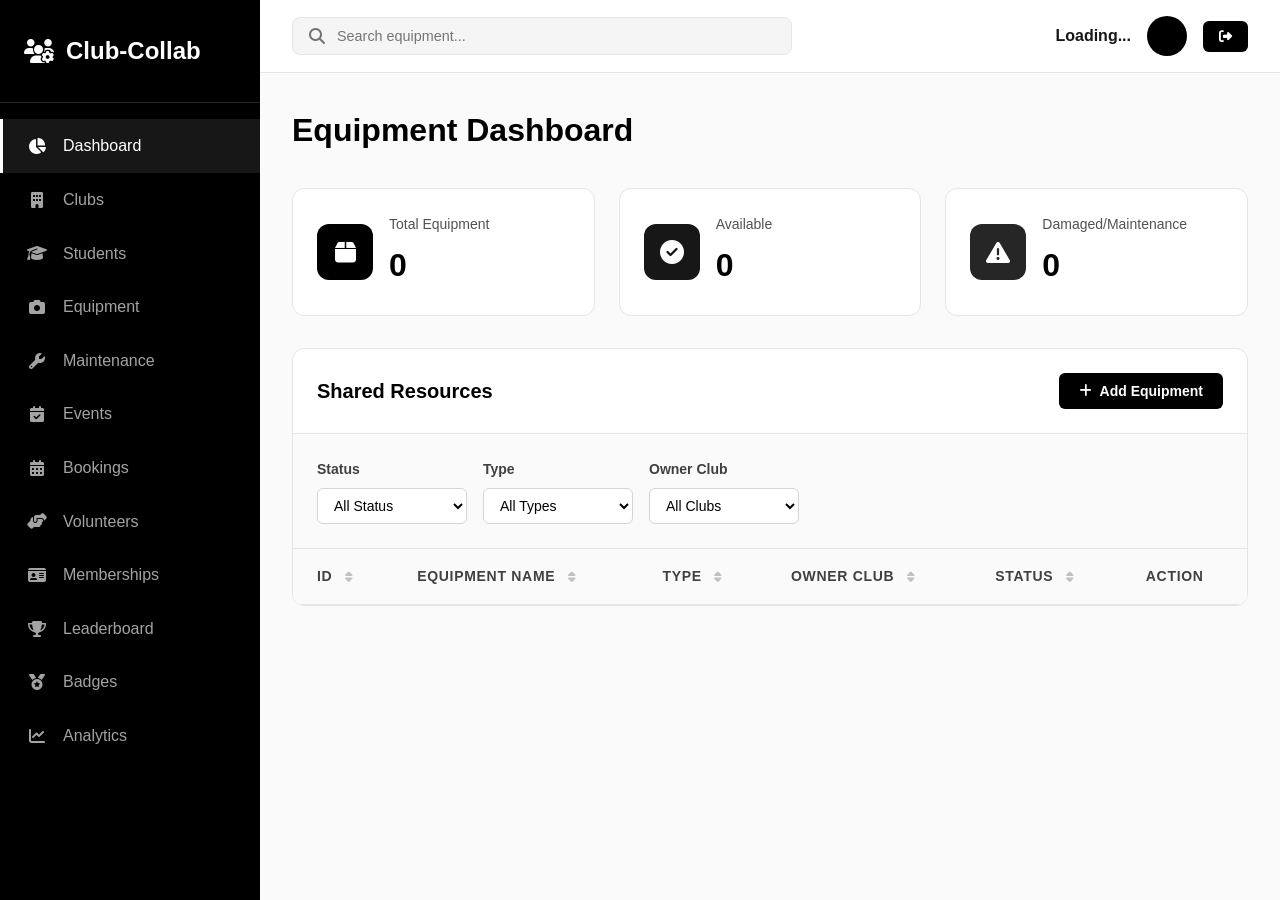
==== index.html @ 6cef05cb "feat: create main dashboard with 12 sections" ====
<!DOCTYPE html>
<html lang="en">
<head>
    <meta charset="UTF-8">
    <meta name="viewport" content="width=device-width, initial-scale=1.0">
    <title>Club-Collab Dashboard</title>
    <link rel="stylesheet" href="css/style_modern.css">
    <link rel="stylesheet" href="https://cdnjs.cloudflare.com/ajax/libs/font-awesome/6.4.0/css/all.min.css">
</head>
<body>
    <div class="dashboard-container">
        <aside class="sidebar" id="sidebar">
            <div class="logo">
                <h2><i class="fa-solid fa-users-gear"></i> Club-Collab</h2>
            </div>
            <nav>
                <a href="#" class="nav-link active" data-target="dashboard"><i class="fa-solid fa-chart-pie"></i> Dashboard</a>
                <a href="#" class="nav-link" data-target="clubs"><i class="fa-solid fa-building"></i> Clubs</a>
                <a href="#" class="nav-link" data-target="students"><i class="fa-solid fa-graduation-cap"></i> Students</a>
                <a href="#" class="nav-link" data-target="equipment"><i class="fa-solid fa-camera"></i> Equipment</a>
                <a href="#" class="nav-link" data-target="maintenance"><i class="fa-solid fa-wrench"></i> Maintenance</a>
                <a href="#" class="nav-link" data-target="events"><i class="fa-solid fa-calendar-check"></i> Events</a>
                <a href="#" class="nav-link" data-target="bookings"><i class="fa-solid fa-calendar-days"></i> Bookings</a>
                <a href="#" class="nav-link" data-target="volunteers"><i class="fa-solid fa-hands-helping"></i> Volunteers</a>
                <a href="#" class="nav-link" data-target="memberships"><i class="fa-solid fa-id-card"></i> Memberships</a>
                <a href="#" class="nav-link" data-target="leaderboard"><i class="fa-solid fa-trophy"></i> Leaderboard</a>
                <a href="#" class="nav-link" data-target="badges"><i class="fa-solid fa-medal"></i> Badges</a>
                <a href="#" class="nav-link" data-target="analytics"><i class="fa-solid fa-chart-line"></i> Analytics</a>
            </nav>
        </aside>

        <main class="main-content" id="mainContent">
            <header>
                <button class="nav-toggle" id="navToggle"><i class="fa-solid fa-bars"></i></button>
                <div class="search-bar">
                    <i class="fa-solid fa-search"></i>
                    <input type="text" id="searchInput" placeholder="Search equipment...">
                </div>
                <div class="user-profile">
                    <span id="userName">Loading...</span>
                    <div class="avatar"></div>
                    <button id="logoutBtn" class="logout-btn" title="Logout"><i class="fa-solid fa-sign-out-alt"></i></button>
                </div>
            </header>

            <div class="content-wrapper">
                <div class="page-header">
                    <h1 id="pageTitle">Equipment Dashboard</h1>
                </div>

                <section class="section active" id="section-dashboard">
                    <div class="kpi-cards">
                        <div class="card">
                            <div class="card-icon blue"><i class="fa-solid fa-box"></i></div>
                            <div class="card-info">
                                <h3>Total Equipment</h3>
                                <p id="totalEquip">0</p>
                            </div>
                        </div>
                        <div class="card">
                            <div class="card-icon green"><i class="fa-solid fa-check-circle"></i></div>
                            <div class="card-info">
                                <h3>Available</h3>
                                <p id="availEquip">0</p>
                            </div>
                        </div>
                        <div class="card">
                            <div class="card-icon red"><i class="fa-solid fa-triangle-exclamation"></i></div>
                            <div class="card-info">
                                <h3>Damaged/Maintenance</h3>
                                <p id="damagedEquip">0</p>
                            </div>
                        </div>
                    </div>

                    <div class="table-container">
                        <div class="table-header">
                            <h2>Shared Resources</h2>
                            <button class="btn-primary" id="addEquipmentBtn"><i class="fa-solid fa-plus"></i> Add Equipment</button>
                        </div>
                        <div class="filters">
                            <div class="filter-group">
                                <label>Status</label>
                                <select id="filterStatus">
                                    <option value="">All Status</option>
                                    <option value="Available">Available</option>
                                    <option value="In-Use">In-Use</option>
                                    <option value="Damaged">Damaged</option>
                                    <option value="Maintenance">Maintenance</option>
                                </select>
                            </div>
                            <div class="filter-group">
                                <label>Type</label>
                                <select id="filterType">
                                    <option value="">All Types</option>
                                    <option value="Camera">Camera</option>
                                    <option value="Projector">Projector</option>
                                    <option value="Microphone">Microphone</option>
                                    <option value="Laptop">Laptop</option>
                                    <option value="Speaker">Speaker</option>
                                    <option value="Other">Other</option>
                                </select>
                            </div>
                            <div class="filter-group">
                                <label>Owner Club</label>
                                <select id="filterClub">
                                    <option value="">All Clubs</option>
                                </select>
                            </div>
                        </div>
                        <div class="table-responsive">
                            <table id="equipmentTable">
                                <thead>
                                    <tr>
                                        <th onclick="sortTable('equipmentTable', 0)" style="cursor:pointer;">ID <i class="fa-solid fa-sort"></i></th>
                                        <th onclick="sortTable('equipmentTable', 1)" style="cursor:pointer;">Equipment Name <i class="fa-solid fa-sort"></i></th>
                                        <th onclick="sortTable('equipmentTable', 2)" style="cursor:pointer;">Type <i class="fa-solid fa-sort"></i></th>
                                        <th onclick="sortTable('equipmentTable', 3)" style="cursor:pointer;">Owner Club <i class="fa-solid fa-sort"></i></th>
                                        <th onclick="sortTable('equipmentTable', 4)" style="cursor:pointer;">Status <i class="fa-solid fa-sort"></i></th>
                                        <th>Action</th>
                                    </tr>
                                </thead>
                                <tbody id="tableBody"></tbody>
                            </table>
                            <div id="equipmentPagination"></div>
                        </div>
                    </div>
                </section>

                <section class="section" id="section-clubs">
                    <div class="kpi-cards">
                        <div class="card">
                            <div class="card-icon blue"><i class="fa-solid fa-building"></i></div>
                            <div class="card-info">
                                <h3>Total Clubs</h3>
                                <p id="totalClubs">0</p>
                            </div>
                        </div>
                        <div class="card">
                            <div class="card-icon green"><i class="fa-solid fa-user-group"></i></div>
                            <div class="card-info">
                                <h3>Total Members</h3>
                                <p id="totalMembers">0</p>
                            </div>
                        </div>
                        <div class="card">
                            <div class="card-icon red"><i class="fa-solid fa-envelope"></i></div>
                            <div class="card-info">
                                <h3>Club Contacts</h3>
                                <p id="clubContacts">0</p>
                            </div>
                        </div>
                    </div>
                    <div class="table-container">
                        <div class="table-header">
                            <h2>Club Directory</h2>
                            <button class="btn-primary" id="addClubBtn"><i class="fa-solid fa-plus"></i> Add Club</button>
                        </div>
                        <div class="table-responsive">
                            <table id="clubsTable">
                                <thead>
                                    <tr>
                                        <th>ID</th>
                                        <th>Club Name</th>
                                        <th>Department</th>
                                        <th>Office</th>
                                        <th>Founded</th>
                                        <th>Members</th>
                                        <th>Contact</th>
                                        <th>Action</th>
                                    </tr>
                                </thead>
                                <tbody id="clubsBody"></tbody>
                            </table>
                        </div>
                    </div>
                </section>

                <section class="section" id="section-students">
                    <div class="kpi-cards">
                        <div class="card">
                            <div class="card-icon blue"><i class="fa-solid fa-graduation-cap"></i></div>
                            <div class="card-info">
                                <h3>Total Students</h3>
                                <p id="totalStudents">0</p>
                            </div>
                        </div>
                        <div class="card">
                            <div class="card-icon green"><i class="fa-solid fa-user-tie"></i></div>
                            <div class="card-info">
                                <h3>Executive Leaders</h3>
                                <p id="executiveCount">0</p>
                            </div>
                        </div>
                        <div class="card">
                            <div class="card-icon red"><i class="fa-solid fa-layer-group"></i></div>
                            <div class="card-info">
                                <h3>Major Areas</h3>
                                <p id="majorCount">0</p>
                            </div>
                        </div>
                    </div>
                    <div class="table-container">
                        <div class="table-header">
                            <h2>Student Roster</h2>
                            <button class="btn-primary" id="addStudentBtn"><i class="fa-solid fa-plus"></i> Add Student</button>
                        </div>
                        <div class="table-responsive">
                            <table id="studentsTable">
                                <thead>
                                    <tr>
                                        <th>ID</th>
                                        <th>Name</th>
                                        <th>Email</th>
                                        <th>Major</th>
                                        <th>Year</th>
                                        <th>Club Roles</th>
                                        <th>Action</th>
                                    </tr>
                                </thead>
                                <tbody id="studentsBody"></tbody>
                            </table>
                        </div>
                    </div>
                </section>

                <section class="section" id="section-equipment">
                    <div class="kpi-cards">
                        <div class="card">
                            <div class="card-icon blue"><i class="fa-solid fa-box"></i></div>
                            <div class="card-info">
                                <h3>Total Equipment</h3>
                                <p id="totalEquip">0</p>
                            </div>
                        </div>
                        <div class="card">
                            <div class="card-icon green"><i class="fa-solid fa-check-circle"></i></div>
                            <div class="card-info">
                                <h3>Available</h3>
                                <p id="availEquip">0</p>
                            </div>
                        </div>
                        <div class="card">
                            <div class="card-icon red"><i class="fa-solid fa-triangle-exclamation"></i></div>
                            <div class="card-info">
                                <h3>Damaged/Maintenance</h3>
                                <p id="damagedEquip">0</p>
                            </div>
                        </div>
                    </div>
                    <div class="table-container">
                        <div class="table-header">
                            <h2>Equipment Inventory</h2>
                            <button class="btn-primary" id="addEquipmentBtn"><i class="fa-solid fa-plus"></i> Add Equipment</button>
                        </div>
                        <div class="table-responsive">
                            <table id="equipmentTable">
                                <thead>
                                    <tr>
                                        <th onclick="sortTable('equipmentTable', 0)" style="cursor:pointer;">ID <i class="fa-solid fa-sort"></i></th>
                                        <th onclick="sortTable('equipmentTable', 1)" style="cursor:pointer;">Equipment Name <i class="fa-solid fa-sort"></i></th>
                                        <th onclick="sortTable('equipmentTable', 2)" style="cursor:pointer;">Type <i class="fa-solid fa-sort"></i></th>
                                        <th onclick="sortTable('equipmentTable', 3)" style="cursor:pointer;">Owner Club <i class="fa-solid fa-sort"></i></th>
                                        <th onclick="sortTable('equipmentTable', 4)" style="cursor:pointer;">Status <i class="fa-solid fa-sort"></i></th>
                                        <th>Action</th>
                                    </tr>
                                </thead>
                                <tbody id="equipmentBody"></tbody>
                            </table>
                            <div id="equipmentPagination"></div>
                        </div>
                    </div>
                </section>

                <!-- MAINTENANCE SECTION -->
                <section class="section" id="section-maintenance">
                    <div class="kpi-cards">
                        <div class="card">
                            <div class="card-icon blue"><i class="fa-solid fa-wrench"></i></div>
                            <div class="card-info">
                                <h3>Total Maintenance Logs</h3>
                                <p id="totalMaintenance">0</p>
                            </div>
                        </div>
                        <div class="card">
                            <div class="card-icon green"><i class="fa-solid fa-dollar-sign"></i></div>
                            <div class="card-info">
                                <h3>Total Cost</h3>
                                <p id="totalMaintenanceCost">$0</p>
                            </div>
                        </div>
                        <div class="card">
                            <div class="card-icon red"><i class="fa-solid fa-calendar"></i></div>
                            <div class="card-info">
                                <h3>This Month</h3>
                                <p id="maintenanceThisMonth">0</p>
                            </div>
                        </div>
                    </div>

                    <div class="table-container">
                        <div class="table-header">
                            <h2>Maintenance History</h2>
                            <button class="btn-primary" id="addMaintenanceBtn"><i class="fa-solid fa-plus"></i> Log Maintenance</button>
                        </div>
                        <div class="filters">
                            <div class="filter-group">
                                <label>Equipment</label>
                                <select id="filterMaintenanceEquipment">
                                    <option value="">All Equipment</option>
                                </select>
                            </div>
                            <div class="filter-group">
                                <label>Date From</label>
                                <input type="date" id="filterMaintenanceDateFrom">
                            </div>
                            <div class="filter-group">
                                <label>Date To</label>
                                <input type="date" id="filterMaintenanceDateTo">
                            </div>
                        </div>
                        <div class="table-responsive">
                            <table id="maintenanceTable">
                                <thead>
                                    <tr>
                                        <th onclick="sortTable('maintenanceTable', 0)" style="cursor:pointer;">Equipment <i class="fa-solid fa-sort"></i></th>
                                        <th onclick="sortTable('maintenanceTable', 1)" style="cursor:pointer;">Date <i class="fa-solid fa-sort"></i></th>
                                        <th onclick="sortTable('maintenanceTable', 2)" style="cursor:pointer;">Description <i class="fa-solid fa-sort"></i></th>
                                        <th onclick="sortTable('maintenanceTable', 3)" style="cursor:pointer;">Cost <i class="fa-solid fa-sort"></i></th>
                                        <th>Action</th>
                                    </tr>
                                </thead>
                                <tbody id="maintenanceBody"></tbody>
                            </table>
                            <div id="maintenancePagination"></div>
                        </div>
                    </div>
                </section>

                <section class="section" id="section-events">
                    <div class="kpi-cards">
                        <div class="card">
                            <div class="card-icon blue"><i class="fa-solid fa-calendar-check"></i></div>
                            <div class="card-info">
                                <h3>Total Events</h3>
                                <p id="totalEvents">0</p>
                            </div>
                        </div>
                        <div class="card">
                            <div class="card-icon green"><i class="fa-solid fa-handshake"></i></div>
                            <div class="card-info">
                                <h3>Collaborations</h3>
                                <p id="partnerClubs">0</p>
                            </div>
                        </div>
                        <div class="card">
                            <div class="card-icon red"><i class="fa-solid fa-ticket"></i></div>
                            <div class="card-info">
                                <h3>Booked Equipment</h3>
                                <p id="bookedEquipment">0</p>
                            </div>
                        </div>
                    </div>
                    <div class="table-container">
                        <div class="table-header">
                            <h2>Upcoming Events</h2>
                            <button class="btn-primary" id="addEventBtn"><i class="fa-solid fa-plus"></i> Add Event</button>
                        </div>
                        <div class="table-responsive">
                            <table id="eventsTable">
                                <thead>
                                    <tr>
                                        <th>ID</th>
                                        <th>Title</th>
                                        <th>Date</th>
                                        <th>Venue</th>
                                        <th>Host Club</th>
                                        <th>Partners</th>
                                        <th>Bookings</th>
                                        <th>Action</th>
                                    </tr>
                                </thead>
                                <tbody id="eventsBody"></tbody>
                            </table>
                        </div>
                    </div>
                </section>

                <section class="section" id="section-volunteers">
                    <div class="kpi-cards">
                        <div class="card">
                            <div class="card-icon blue"><i class="fa-solid fa-hands-helping"></i></div>
                            <div class="card-info">
                                <h3>Volunteer Hours</h3>
                                <p id="totalVolunteerHours">0</p>
                            </div>
                        </div>
                        <div class="card">
                            <div class="card-icon green"><i class="fa-solid fa-user-check"></i></div>
                            <div class="card-info">
                                <h3>Volunteer Logs</h3>
                                <p id="totalVolunteerLogs">0</p>
                            </div>
                        </div>
                        <div class="card">
                            <div class="card-icon red"><i class="fa-solid fa-award"></i></div>
                            <div class="card-info">
                                <h3>Verified By</h3>
                                <p id="verifiedCount">0</p>
                            </div>
                        </div>
                    </div>
                    <div class="table-container">
                        <div class="table-header">
                            <h2>Volunteer Activity</h2>
                        </div>
                        <div class="filters">
                            <div class="filter-group">
                                <label>Student</label>
                                <select id="filterVolunteerStudent">
                                    <option value="">All Students</option>
                                </select>
                            </div>
                            <div class="filter-group">
                                <label>Event</label>
                                <select id="filterVolunteerEvent">
                                    <option value="">All Events</option>
                                </select>
                            </div>
                            <div class="filter-group">
                                <label>Date From</label>
                                <input type="date" id="filterVolunteerDateFrom">
                            </div>
                            <div class="filter-group">
                                <label>Date To</label>
                                <input type="date" id="filterVolunteerDateTo">
                            </div>
                        </div>
                        <div class="table-responsive">
                            <table id="volunteersTable">
                                <thead>
                                    <tr>
                                        <th onclick="sortTable('volunteersTable', 0)" style="cursor:pointer;">ID <i class="fa-solid fa-sort"></i></th>
                                        <th onclick="sortTable('volunteersTable', 1)" style="cursor:pointer;">Student <i class="fa-solid fa-sort"></i></th>
                                        <th onclick="sortTable('volunteersTable', 2)" style="cursor:pointer;">Event <i class="fa-solid fa-sort"></i></th>
                                        <th onclick="sortTable('volunteersTable', 3)" style="cursor:pointer;">Role <i class="fa-solid fa-sort"></i></th>
                                        <th onclick="sortTable('volunteersTable', 4)" style="cursor:pointer;">Hours <i class="fa-solid fa-sort"></i></th>
                                        <th onclick="sortTable('volunteersTable', 5)" style="cursor:pointer;">Verified By <i class="fa-solid fa-sort"></i></th>
                                        <th>Action</th>
                                    </tr>
                                </thead>
                                <tbody id="volunteersBody"></tbody>
                            </table>
                            <div id="volunteersPagination"></div>
                        </div>
                    </div>
                </section>

                <!-- MEMBERSHIPS SECTION -->
                <section class="section" id="section-memberships">
                    <div class="kpi-cards">
                        <div class="card">
                            <div class="card-icon blue"><i class="fa-solid fa-id-card"></i></div>
                            <div class="card-info">
                                <h3>Total Memberships</h3>
                                <p id="totalMemberships">0</p>
                            </div>
                        </div>
                        <div class="card">
                            <div class="card-icon green"><i class="fa-solid fa-user-tie"></i></div>
                            <div class="card-info">
                                <h3>Executives</h3>
                                <p id="executiveMemberships">0</p>
                            </div>
                        </div>
                        <div class="card">
                            <div class="card-icon red"><i class="fa-solid fa-users"></i></div>
                            <div class="card-info">
                                <h3>Active Members</h3>
                                <p id="activeMemberships">0</p>
                            </div>
                        </div>
                    </div>

                    <div class="table-container">
                        <div class="table-header">
                            <h2>Club Memberships</h2>
                            <button class="btn-primary" id="addMembershipBtn"><i class="fa-solid fa-plus"></i> Add Membership</button>
                        </div>
                        <div class="filters">
                            <div class="filter-group">
                                <label>Club</label>
                                <select id="filterMembershipClub">
                                    <option value="">All Clubs</option>
                                </select>
                            </div>
                            <div class="filter-group">
                                <label>Student</label>
                                <select id="filterMembershipStudent">
                                    <option value="">All Students</option>
                                </select>
                            </div>
                            <div class="filter-group">
                                <label>Role</label>
                                <select id="filterMembershipRole">
                                    <option value="">All Roles</option>
                                    <option value="Member">Member</option>
                                    <option value="Volunteer">Volunteer</option>
                                    <option value="Executive">Executive</option>
                                    <option value="Advisor">Advisor</option>
                                </select>
                            </div>
                        </div>
                        <div class="table-responsive">
                            <table id="membershipsTable">
                                <thead>
                                    <tr>
                                        <th onclick="sortTable('membershipsTable', 0)" style="cursor:pointer;">Student <i class="fa-solid fa-sort"></i></th>
                                        <th onclick="sortTable('membershipsTable', 1)" style="cursor:pointer;">Club <i class="fa-solid fa-sort"></i></th>
                                        <th onclick="sortTable('membershipsTable', 2)" style="cursor:pointer;">Role <i class="fa-solid fa-sort"></i></th>
                                        <th onclick="sortTable('membershipsTable', 3)" style="cursor:pointer;">Join Date <i class="fa-solid fa-sort"></i></th>
                                        <th>Action</th>
                                    </tr>
                                </thead>
                                <tbody id="membershipsBody"></tbody>
                            </table>
                            <div id="membershipsPagination"></div>
                        </div>
                    </div>
                </section>

                <!-- LEADERBOARD SECTION -->
                <section class="section" id="section-leaderboard">
                    <div class="kpi-cards">
                        <div class="card">
                            <div class="card-icon blue"><i class="fa-solid fa-trophy"></i></div>
                            <div class="card-info">
                                <h3>Total Volunteers</h3>
                                <p id="leaderboardTotalVolunteers">0</p>
                            </div>
                        </div>
                        <div class="card">
                            <div class="card-icon green"><i class="fa-solid fa-clock"></i></div>
                            <div class="card-info">
                                <h3>Total Hours Logged</h3>
                                <p id="leaderboardTotalHours">0</p>
                            </div>
                        </div>
                        <div class="card">
                            <div class="card-icon red"><i class="fa-solid fa-crown"></i></div>
                            <div class="card-info">
                                <h3>Top Volunteer</h3>
                                <p id="leaderboardTopVolunteer">-</p>
                            </div>
                        </div>
                    </div>

                    <div class="table-container">
                        <div class="table-header">
                            <h2><i class="fa-solid fa-ranking-star"></i> Volunteer Leaderboard</h2>
                            <button class="btn-primary" onclick="fetchLeaderboard()"><i class="fa-solid fa-refresh"></i> Refresh</button>
                        </div>
                        <div class="table-responsive">
                            <table id="leaderboardTableMain">
                                <thead>
                                    <tr>
                                        <th onclick="sortTable('leaderboardTableMain', 0)" style="cursor:pointer;">Rank <i class="fa-solid fa-sort"></i></th>
                                        <th onclick="sortTable('leaderboardTableMain', 1)" style="cursor:pointer;">Student <i class="fa-solid fa-sort"></i></th>
                                        <th onclick="sortTable('leaderboardTableMain', 2)" style="cursor:pointer;">Total Hours <i class="fa-solid fa-sort"></i></th>
                                        <th onclick="sortTable('leaderboardTableMain', 3)" style="cursor:pointer;">Events <i class="fa-solid fa-sort"></i></th>
                                        <th onclick="sortTable('leaderboardTableMain', 4)" style="cursor:pointer;">Badges Earned <i class="fa-solid fa-sort"></i></th>
                                        <th onclick="sortTable('leaderboardTableMain', 5)" style="cursor:pointer;">Highest Tier <i class="fa-solid fa-sort"></i></th>
                                        <th>Actions</th>
                                    </tr>
                                </thead>
                                <tbody id="leaderboardBodyMain"></tbody>
                            </table>
                            <div id="leaderboardPagination"></div>
                        </div>
                    </div>
                </section>

                <!-- BOOKINGS SECTION -->
                <section class="section" id="section-bookings">
                    <div class="kpi-cards">
                        <div class="card">
                            <div class="card-icon blue"><i class="fa-solid fa-calendar-days"></i></div>
                            <div class="card-info">
                                <h3>Total Bookings</h3>
                                <p id="totalBookings">0</p>
                            </div>
                        </div>
                        <div class="card">
                            <div class="card-icon green"><i class="fa-solid fa-check-circle"></i></div>
                            <div class="card-info">
                                <h3>Confirmed</h3>
                                <p id="confirmedBookings">0</p>
                            </div>
                        </div>
                        <div class="card">
                            <div class="card-icon red"><i class="fa-solid fa-exclamation-triangle"></i></div>
                            <div class="card-info">
                                <h3>Conflicts</h3>
                                <p id="conflictBookings">0</p>
                            </div>
                        </div>
                    </div>
                    <div class="table-container">
                        <div class="table-header">
                            <h2>Resource Bookings</h2>
                            <button class="btn-primary" id="addBookingBtn"><i class="fa-solid fa-plus"></i> Book Equipment</button>
                        </div>
                        <div class="filters">
                            <div class="filter-group">
                                <label>Status</label>
                                <select id="filterBookingStatus">
                                    <option value="">All Status</option>
                                    <option value="Confirmed">Confirmed</option>
                                    <option value="Completed">Completed</option>
                                    <option value="Cancelled">Cancelled</option>
                                </select>
                            </div>
                            <div class="filter-group">
                                <label>Equipment</label>
                                <select id="filterBookingEquipment">
                                    <option value="">All Equipment</option>
                                </select>
                            </div>
                            <div class="filter-group">
                                <label>Event</label>
                                <select id="filterBookingEvent">
                                    <option value="">All Events</option>
                                </select>
                            </div>
                        </div>
                        <div class="table-responsive">
                            <table id="bookingsTable">
                                <thead>
                                    <tr>
                                        <th onclick="sortTable('bookingsTable', 0)" style="cursor:pointer;">ID <i class="fa-solid fa-sort"></i></th>
                                        <th onclick="sortTable('bookingsTable', 1)" style="cursor:pointer;">Equipment <i class="fa-solid fa-sort"></i></th>
                                        <th onclick="sortTable('bookingsTable', 2)" style="cursor:pointer;">Event <i class="fa-solid fa-sort"></i></th>
                                        <th onclick="sortTable('bookingsTable', 3)" style="cursor:pointer;">Borrow Time <i class="fa-solid fa-sort"></i></th>
                                        <th onclick="sortTable('bookingsTable', 4)" style="cursor:pointer;">Return Time <i class="fa-solid fa-sort"></i></th>
                                        <th onclick="sortTable('bookingsTable', 5)" style="cursor:pointer;">Status <i class="fa-solid fa-sort"></i></th>
                                        <th>Action</th>
                                    </tr>
                                </thead>
                                <tbody id="bookingsBody"></tbody>
                            </table>
                            <div id="bookingsPagination"></div>
                        </div>
                    </div>
                </section>

                <!-- BADGES SECTION -->
                <section class="section" id="section-badges">
                    <div class="kpi-cards">
                        <div class="card">
                            <div class="card-icon blue"><i class="fa-solid fa-trophy"></i></div>
                            <div class="card-info">
                                <h3>Total Badges</h3>
                                <p id="totalBadges">20</p>
                            </div>
                        </div>
                        <div class="card">
                            <div class="card-icon green"><i class="fa-solid fa-users"></i></div>
                            <div class="card-info">
                                <h3>Active Volunteers</h3>
                                <p id="activeVolunteers">0</p>
                            </div>
                        </div>
                        <div class="card">
                            <div class="card-icon red"><i class="fa-solid fa-crown"></i></div>
                            <div class="card-info">
                                <h3>Top Tier Achievers</h3>
                                <p id="topTierCount">0</p>
                            </div>
                        </div>
                    </div>

                    <!-- Badge Leaderboard -->
                    <div class="table-container">
                        <div class="table-header">
                            <h2><i class="fa-solid fa-ranking-star"></i> Volunteer Leaderboard</h2>
                        </div>
                        <div class="table-responsive">
                            <table id="leaderboardTable">
                                <thead>
                                    <tr>
                                        <th onclick="sortTable('leaderboardTable', 0)" style="cursor:pointer;">Rank <i class="fa-solid fa-sort"></i></th>
                                        <th onclick="sortTable('leaderboardTable', 1)" style="cursor:pointer;">Student <i class="fa-solid fa-sort"></i></th>
                                        <th onclick="sortTable('leaderboardTable', 2)" style="cursor:pointer;">Total Hours <i class="fa-solid fa-sort"></i></th>
                                        <th onclick="sortTable('leaderboardTable', 3)" style="cursor:pointer;">Events <i class="fa-solid fa-sort"></i></th>
                                        <th onclick="sortTable('leaderboardTable', 4)" style="cursor:pointer;">Badges Earned <i class="fa-solid fa-sort"></i></th>
                                        <th onclick="sortTable('leaderboardTable', 5)" style="cursor:pointer;">Highest Tier <i class="fa-solid fa-sort"></i></th>
                                    </tr>
                                </thead>
                                <tbody id="leaderboardBody"></tbody>
                            </table>
                            <div id="badgesPagination"></div>
                        </div>
                    </div>

                    <!-- All Badges Display -->
                    <div class="table-container" style="margin-top: 2rem;">
                        <div class="table-header">
                            <h2><i class="fa-solid fa-medal"></i> All Badges</h2>
                            <div class="filters" style="border: none; padding: 0;">
                                <div class="filter-group">
                                    <label>Tier</label>
                                    <select id="filterBadgeTier">
                                        <option value="">All Tiers</option>
                                        <option value="Bronze">Bronze</option>
                                        <option value="Silver">Silver</option>
                                        <option value="Gold">Gold</option>
                                        <option value="Platinum">Platinum</option>
                                        <option value="Diamond">Diamond</option>
                                    </select>
                                </div>
                            </div>
                        </div>
                        <div id="badgesGrid" class="badges-grid"></div>
                    </div>
                </section>

                <!-- ANALYTICS SECTION -->
                <section class="section" id="section-analytics">
                    <div class="analytics-header">
                        <h2><i class="fa-solid fa-chart-line"></i> Analytics & Reports</h2>
                        <div class="analytics-tabs">
                            <button class="tab-btn active" data-tab="equipment-util">Equipment Utilization</button>
                            <button class="tab-btn" data-tab="club-collab">Club Collaboration</button>
                            <button class="tab-btn" data-tab="event-success">Event Success</button>
                            <button class="tab-btn" data-tab="engagement">Student Engagement</button>
                            <button class="tab-btn" data-tab="booking-patterns">Booking Patterns</button>
                        </div>
                    </div>

                    <!-- Equipment Utilization Tab -->
                    <div class="analytics-tab-content active" id="tab-equipment-util">
                        <div class="table-container">
                            <div class="table-header">
                                <h3>Equipment Utilization Analysis</h3>
                                <button class="btn-primary" onclick="loadEquipmentUtilization()"><i class="fa-solid fa-refresh"></i> Refresh</button>
                            </div>
                            <div class="table-responsive">
                                <table id="equipUtilTable">
                                    <thead>
                                        <tr>
                                            <th>Equipment</th>
                                            <th>Type</th>
                                            <th>Owner Club</th>
                                            <th>Total Bookings</th>
                                            <th>Hours Booked</th>
                                            <th>Maintenance Cost</th>
                                            <th>ROI Rating</th>
                                            <th>Recommendation</th>
                                        </tr>
                                    </thead>
                                    <tbody id="equipUtilBody"></tbody>
                                </table>
                            </div>
                        </div>
                    </div>

                    <!-- Club Collaboration Tab -->
                    <div class="analytics-tab-content" id="tab-club-collab">
                        <div class="table-container">
                            <div class="table-header">
                                <h3>Club Collaboration Network</h3>
                                <button class="btn-primary" onclick="loadClubCollaboration()"><i class="fa-solid fa-refresh"></i> Refresh</button>
                            </div>
                            <div class="table-responsive">
                                <table id="clubCollabTable">
                                    <thead>
                                        <tr>
                                            <th>Club 1</th>
                                            <th>Club 2</th>
                                            <th>Collaborations</th>
                                            <th>Shared Equipment</th>
                                            <th>Partnership Strength</th>
                                            <th>Score</th>
                                        </tr>
                                    </thead>
                                    <tbody id="clubCollabBody"></tbody>
                                </table>
                            </div>
                        </div>
                    </div>

                    <!-- Event Success Tab -->
                    <div class="analytics-tab-content" id="tab-event-success">
                        <div class="table-container">
                            <div class="table-header">
                                <h3>Event Success Metrics</h3>
                                <button class="btn-primary" onclick="loadEventSuccess()"><i class="fa-solid fa-refresh"></i> Refresh</button>
                            </div>
                            <div class="table-responsive">
                                <table id="eventSuccessTable">
                                    <thead>
                                        <tr>
                                            <th>Event</th>
                                            <th>Date</th>
                                            <th>Primary Club</th>
                                            <th>Volunteers</th>
                                            <th>Partners</th>
                                            <th>Equipment Used</th>
                                            <th>Scale</th>
                                            <th>Success Score</th>
                                        </tr>
                                    </thead>
                                    <tbody id="eventSuccessBody"></tbody>
                                </table>
                            </div>
                        </div>
                    </div>

                    <!-- Student Engagement Tab -->
                    <div class="analytics-tab-content" id="tab-engagement">
                        <div class="table-container">
                            <div class="table-header">
                                <h3>Student Engagement Ranking</h3>
                                <button class="btn-primary" onclick="loadStudentEngagement()"><i class="fa-solid fa-refresh"></i> Refresh</button>
                            </div>
                            <div class="table-responsive">
                                <table id="engagementTable">
                                    <thead>
                                        <tr>
                                            <th>Student</th>
                                            <th>Total Hours</th>
                                            <th>Events</th>
                                            <th>Clubs</th>
                                            <th>Executive</th>
                                            <th>Roles</th>
                                            <th>Score</th>
                                            <th>Category</th>
                                        </tr>
                                    </thead>
                                    <tbody id="engagementBody"></tbody>
                                </table>
                            </div>
                        </div>
                    </div>

                    <!-- Booking Patterns Tab -->
                    <div class="analytics-tab-content" id="tab-booking-patterns">
                        <div class="table-container">
                            <div class="table-header">
                                <h3>Booking Pattern Analysis</h3>
                                <button class="btn-primary" onclick="loadBookingPatterns()"><i class="fa-solid fa-refresh"></i> Refresh</button>
                            </div>
                            <div class="table-responsive">
                                <table id="bookingPatternsTable">
                                    <thead>
                                        <tr>
                                            <th>Day of Week</th>
                                            <th>Hour</th>
                                            <th>Equipment Type</th>
                                            <th>Booking Count</th>
                                            <th>Avg Duration (hrs)</th>
                                            <th>Demand Level</th>
                                        </tr>
                                    </thead>
                                    <tbody id="bookingPatternsBody"></tbody>
                                </table>
                            </div>
                        </div>
                    </div>
                </section>
            </div>
        </main>
    </div>

    <!-- CRUD Modal -->
    <div id="crudModal" class="modal">
        <div class="modal-content">
            <div class="modal-header">
                <h2 id="modalTitle">Add/Edit Item</h2>
                <button class="modal-close" id="modalClose">&times;</button>
            </div>
            <div class="modal-body">
                <form id="crudForm">
                    <!-- Dynamic form fields will be inserted here -->
                </form>
            </div>
            <div class="modal-footer">
                <button type="button" class="btn-secondary" id="modalCancel">Cancel</button>
                <button type="submit" form="crudForm" class="btn-primary" id="modalSave">Save</button>
            </div>
        </div>
    </div>

    <script src="js/app.js"></script>
    <script src="js/features_complete.js"></script>
</body>
</html>
---- css/style_modern.css ----
/* ===== MODERN BLACK & WHITE THEME ===== */
* {
    margin: 0;
    padding: 0;
    box-sizing: border-box;
}

:root {
    --black: #000000;
    --white: #FFFFFF;
    --gray-50: #FAFAFA;
    --gray-100: #F5F5F5;
    --gray-200: #E5E5E5;
    --gray-300: #D4D4D4;
    --gray-400: #A3A3A3;
    --gray-500: #737373;
    --gray-600: #525252;
    --gray-700: #404040;
    --gray-800: #262626;
    --gray-900: #171717;
}

body {
    font-family: -apple-system, BlinkMacSystemFont, 'Segoe UI', 'Inter', sans-serif;
    background: var(--gray-50);
    color: var(--gray-900);
    line-height: 1.6;
}

/* ===== DASHBOARD LAYOUT ===== */
.dashboard-container {
    display: flex;
    min-height: 100vh;
}

/* ===== SIDEBAR ===== */
.sidebar {
    width: 260px;
    background: var(--black);
    color: var(--white);
    position: fixed;
    height: 100vh;
    overflow-y: auto;
    transition: transform 0.3s ease;
    z-index: 1000;
}

.sidebar .logo {
    padding: 2rem 1.5rem;
    border-bottom: 1px solid var(--gray-800);
}

.sidebar .logo h2 {
    font-size: 1.5rem;
    font-weight: 700;
    display: flex;
    align-items: center;
    gap: 0.75rem;
}

.sidebar nav {
    padding: 1rem 0;
}

.nav-link {
    display: flex;
    align-items: center;
    gap: 1rem;
    padding: 0.875rem 1.5rem;
    color: var(--gray-400);
    text-decoration: none;
    transition: all 0.2s;
    border-left: 3px solid transparent;
    font-weight: 500;
}

.nav-link:hover {
    background: var(--gray-900);
    color: var(--white);
}

.nav-link.active {
    background: var(--gray-900);
    color: var(--white);
    border-left-color: var(--white);
}

.nav-link i {
    width: 20px;
    text-align: center;
}

/* ===== MAIN CONTENT ===== */
.main-content {
    flex: 1;
    margin-left: 260px;
    min-height: 100vh;
}

header {
    background: var(--white);
    padding: 1rem 2rem;
    border-bottom: 1px solid var(--gray-200);
    display: flex;
    align-items: center;
    justify-content: space-between;
    position: sticky;
    top: 0;
    z-index: 100;
}

.nav-toggle {
    display: none;
    background: none;
    border: none;
    font-size: 1.5rem;
    cursor: pointer;
    color: var(--gray-900);
}

.search-bar {
    display: flex;
    align-items: center;
    gap: 0.75rem;
    background: var(--gray-100);
    padding: 0.625rem 1rem;
    border-radius: 8px;
    flex: 1;
    max-width: 500px;
    border: 1px solid var(--gray-200);
}

.search-bar i {
    color: var(--gray-500);
}

.search-bar input {
    border: none;
    background: none;
    outline: none;
    flex: 1;
    font-size: 0.9rem;
    color: var(--gray-900);
}

.user-profile {
    display: flex;
    align-items: center;
    gap: 1rem;
}

.user-profile span {
    font-weight: 600;
    color: var(--gray-900);
}

.avatar {
    width: 40px;
    height: 40px;
    border-radius: 50%;
    background: var(--black);
    color: var(--white);
    display: flex;
    align-items: center;
    justify-content: center;
    font-weight: 600;
}

.logout-btn {
    background: var(--black);
    color: var(--white);
    border: none;
    padding: 0.5rem 1rem;
    border-radius: 6px;
    cursor: pointer;
    font-weight: 500;
    transition: all 0.2s;
}

.logout-btn:hover {
    background: var(--gray-800);
}

/* ===== CONTENT WRAPPER ===== */
.content-wrapper {
    padding: 2rem;
}

.page-header {
    margin-bottom: 2rem;
}

.page-header h1 {
    font-size: 2rem;
    font-weight: 700;
    color: var(--black);
}

/* ===== SECTIONS ===== */
.section {
    display: none;
}

.section.active {
    display: block;
}

/* ===== KPI CARDS ===== */
.kpi-cards {
    display: grid;
    grid-template-columns: repeat(auto-fit, minmax(250px, 1fr));
    gap: 1.5rem;
    margin-bottom: 2rem;
}

.card {
    background: var(--white);
    padding: 1.5rem;
    border-radius: 12px;
    border: 1px solid var(--gray-200);
    display: flex;
    align-items: center;
    gap: 1rem;
    transition: all 0.2s;
}

.card:hover {
    border-color: var(--black);
    box-shadow: 0 4px 12px rgba(0,0,0,0.08);
}

.card-icon {
    width: 56px;
    height: 56px;
    border-radius: 12px;
    display: flex;
    align-items: center;
    justify-content: center;
    font-size: 1.5rem;
}

.card-icon.blue { background: var(--black); color: var(--white); }
.card-icon.green { background: var(--gray-900); color: var(--white); }
.card-icon.red { background: var(--gray-800); color: var(--white); }

.card-info h3 {
    font-size: 0.875rem;
    color: var(--gray-600);
    font-weight: 500;
    margin-bottom: 0.25rem;
}

.card-info p {
    font-size: 2rem;
    font-weight: 700;
    color: var(--black);
}

/* ===== TABLE CONTAINER ===== */
.table-container {
    background: var(--white);
    border-radius: 12px;
    border: 1px solid var(--gray-200);
    overflow: hidden;
    margin-bottom: 2rem;
}

.table-header {
    padding: 1.5rem;
    border-bottom: 1px solid var(--gray-200);
    display: flex;
    justify-content: space-between;
    align-items: center;
    flex-wrap: wrap;
    gap: 1rem;
}

.table-header h2,
.table-header h3 {
    font-size: 1.25rem;
    font-weight: 700;
    color: var(--black);
}

/* ===== FILTERS ===== */
.filters {
    display: flex;
    gap: 1rem;
    flex-wrap: wrap;
    padding: 1.5rem;
    border-bottom: 1px solid var(--gray-200);
    background: var(--gray-50);
}

.filter-group {
    display: flex;
    flex-direction: column;
    gap: 0.5rem;
}

.filter-group label {
    font-size: 0.875rem;
    font-weight: 600;
    color: var(--gray-700);
}

.filter-group select,
.filter-group input {
    padding: 0.5rem 0.75rem;
    border: 1px solid var(--gray-300);
    border-radius: 6px;
    background: var(--white);
    font-size: 0.875rem;
    min-width: 150px;
}

.filter-group select:focus,
.filter-group input:focus {
    outline: none;
    border-color: var(--black);
}

/* ===== BUTTONS ===== */
.btn-primary {
    background: var(--black);
    color: var(--white);
    border: none;
    padding: 0.625rem 1.25rem;
    border-radius: 6px;
    cursor: pointer;
    font-weight: 600;
    font-size: 0.875rem;
    display: inline-flex;
    align-items: center;
    gap: 0.5rem;
    transition: all 0.2s;
}

.btn-primary:hover {
    background: var(--gray-800);
}

.btn-secondary {
    background: var(--white);
    color: var(--black);
    border: 1px solid var(--gray-300);
    padding: 0.625rem 1.25rem;
    border-radius: 6px;
    cursor: pointer;
    font-weight: 600;
    font-size: 0.875rem;
    transition: all 0.2s;
}

.btn-secondary:hover {
    border-color: var(--black);
}

/* ===== TABLE ===== */
.table-responsive {
    overflow-x: auto;
}

table {
    width: 100%;
    border-collapse: collapse;
}

thead {
    background: var(--gray-50);
    border-bottom: 1px solid var(--gray-200);
}

th {
    padding: 1rem 1.5rem;
    text-align: left;
    font-weight: 600;
    font-size: 0.875rem;
    color: var(--gray-700);
    text-transform: uppercase;
    letter-spacing: 0.05em;
}

td {
    padding: 1rem 1.5rem;
    border-bottom: 1px solid var(--gray-200);
    font-size: 0.9rem;
    color: var(--gray-900);
}

tbody tr {
    transition: background 0.2s;
}

tbody tr:hover {
    background: var(--gray-50);
}

/* ===== STATUS BADGES ===== */
.status {
    display: inline-block;
    padding: 0.375rem 0.75rem;
    border-radius: 6px;
    font-size: 0.75rem;
    font-weight: 600;
    text-transform: uppercase;
    letter-spacing: 0.05em;
}

.status.available { background: var(--black); color: var(--white); }
.status.in-use { background: var(--gray-700); color: var(--white); }
.status.damaged { background: var(--gray-400); color: var(--white); }
.status.maintenance { background: var(--gray-500); color: var(--white); }
.status.confirmed { background: var(--black); color: var(--white); }
.status.completed { background: var(--gray-600); color: var(--white); }
.status.cancelled { background: var(--gray-300); color: var(--gray-900); }

/* ===== ACTION BUTTONS ===== */
.action-btn {
    background: none;
    border: 1px solid var(--gray-300);
    padding: 0.5rem;
    border-radius: 6px;
    cursor: pointer;
    color: var(--gray-700);
    transition: all 0.2s;
    margin-right: 0.5rem;
}

.action-btn:hover {
    background: var(--black);
    color: var(--white);
    border-color: var(--black);
}

/* ===== BADGES GRID ===== */
.badges-grid {
    display: grid;
    grid-template-columns: repeat(auto-fill, minmax(280px, 1fr));
    gap: 1.5rem;
    padding: 1.5rem;
}

.badge-card {
    background: var(--white);
    border: 1px solid var(--gray-200);
    border-radius: 12px;
    padding: 1.5rem;
    transition: all 0.2s;
}

.badge-card:hover {
    border-color: var(--black);
    box-shadow: 0 4px 12px rgba(0,0,0,0.08);
}

.badge-header {
    display: flex;
    align-items: center;
    gap: 1rem;
    margin-bottom: 1rem;
}

.badge-icon {
    font-size: 2.5rem;
    color: var(--black);
}

.badge-info h3 {
    font-size: 1.125rem;
    font-weight: 700;
    color: var(--black);
    margin-bottom: 0.25rem;
}

.badge-tier {
    display: inline-block;
    padding: 0.25rem 0.75rem;
    border-radius: 6px;
    font-size: 0.75rem;
    font-weight: 600;
    background: var(--black);
    color: var(--white);
}

.badge-description {
    color: var(--gray-600);
    font-size: 0.9rem;
    line-height: 1.6;
    margin-bottom: 1rem;
}

.badge-requirements {
    display: flex;
    justify-content: space-between;
    align-items: center;
    padding-top: 1rem;
    border-top: 1px solid var(--gray-200);
    font-size: 0.875rem;
}

.badge-hours {
    font-weight: 600;
    color: var(--black);
}

.badge-earned-count {
    color: var(--gray-600);
}

/* ===== ANALYTICS ===== */
.analytics-header {
    background: var(--white);
    padding: 1.5rem;
    border-radius: 12px;
    border: 1px solid var(--gray-200);
    margin-bottom: 2rem;
}

.analytics-header h2 {
    margin-bottom: 1.5rem;
    font-size: 1.5rem;
    font-weight: 700;
    color: var(--black);
}

.analytics-tabs {
    display: flex;
    gap: 0.5rem;
    flex-wrap: wrap;
}

.tab-btn {
    padding: 0.75rem 1.5rem;
    border: 1px solid var(--gray-300);
    background: var(--white);
    color: var(--gray-700);
    border-radius: 6px;
    cursor: pointer;
    font-weight: 600;
    font-size: 0.875rem;
    transition: all 0.2s;
}

.tab-btn:hover {
    border-color: var(--black);
}

.tab-btn.active {
    background: var(--black);
    color: var(--white);
    border-color: var(--black);
}

.analytics-tab-content {
    display: none;
}

.analytics-tab-content.active {
    display: block;
}

/* ===== LEADERBOARD ===== */
#leaderboardTable tbody tr:nth-child(1) {
    background: var(--black);
    color: var(--white);
    font-weight: 600;
}

#leaderboardTable tbody tr:nth-child(2) {
    background: var(--gray-800);
    color: var(--white);
    font-weight: 600;
}

#leaderboardTable tbody tr:nth-child(3) {
    background: var(--gray-700);
    color: var(--white);
    font-weight: 600;
}

.rank-medal {
    font-size: 1.5rem;
    margin-right: 0.5rem;
}

/* ===== MODAL ===== */
.modal {
    display: none;
    position: fixed;
    top: 0;
    left: 0;
    width: 100%;
    height: 100%;
    background: rgba(0,0,0,0.5);
    z-index: 2000;
    align-items: center;
    justify-content: center;
}

.modal[style*="display: flex"],
.modal[style*="display:flex"] {
    display: flex !important;
}

.modal-content {
    background: var(--white);
    border-radius: 12px;
    width: 90%;
    max-width: 600px;
    max-height: 90vh;
    overflow-y: auto;
}

.modal-header {
    padding: 1.5rem;
    border-bottom: 1px solid var(--gray-200);
    display: flex;
    justify-content: space-between;
    align-items: center;
}

.modal-header h2 {
    font-size: 1.5rem;
    font-weight: 700;
    color: var(--black);
}

.modal-close {
    background: none;
    border: none;
    font-size: 1.5rem;
    cursor: pointer;
    color: var(--gray-600);
}

.modal-body {
    padding: 1.5rem;
}

.modal-footer {
    padding: 1.5rem;
    border-top: 1px solid var(--gray-200);
    display: flex;
    justify-content: flex-end;
    gap: 1rem;
}

/* ===== FORM ===== */
.form-row {
    display: grid;
    grid-template-columns: repeat(auto-fit, minmax(200px, 1fr));
    gap: 1rem;
    margin-bottom: 1rem;
}

.form-group {
    display: flex;
    flex-direction: column;
    gap: 0.5rem;
}

.form-group label {
    font-weight: 600;
    font-size: 0.875rem;
    color: var(--gray-700);
}

.form-group input,
.form-group select,
.form-group textarea {
    padding: 0.75rem;
    border: 1px solid var(--gray-300);
    border-radius: 6px;
    font-size: 0.9rem;
    background: var(--white);
}

.form-group input:focus,
.form-group select:focus,
.form-group textarea:focus {
    outline: none;
    border-color: var(--black);
}

.form-group textarea {
    min-height: 100px;
    resize: vertical;
}

/* ===== RESPONSIVE ===== */
@media (max-width: 1100px) {
    .sidebar {
        transform: translateX(-100%);
    }
    
    .sidebar.show {
        transform: translateX(0);
    }
    
    .main-content {
        margin-left: 0;
    }
    
    .nav-toggle {
        display: block;
    }
}

@media (max-width: 768px) {
    .content-wrapper {
        padding: 1rem;
    }
    
    .kpi-cards {
        grid-template-columns: 1fr;
    }
    
    .table-header {
        flex-direction: column;
        align-items: flex-start;
    }
    
    .filters {
        flex-direction: column;
    }
    
    .filter-group select,
    .filter-group input {
        width: 100%;
    }
}

/* ===== PAGINATION ===== */
.pagination-controls {
    display: flex;
    justify-content: center;
    align-items: center;
    gap: 0.5rem;
    padding: 1.5rem;
    border-top: 1px solid var(--gray-200);
}

.pagination-btn {
    background: var(--white);
    border: 1px solid var(--gray-300);
    color: var(--gray-700);
    padding: 0.5rem 0.75rem;
    border-radius: 6px;
    cursor: pointer;
    font-weight: 600;
    font-size: 0.875rem;
    transition: all 0.2s;
    min-width: 36px;
}

.pagination-btn:hover:not(:disabled) {
    background: var(--black);
    color: var(--white);
    border-color: var(--black);
}

.pagination-btn.active {
    background: var(--black);
    color: var(--white);
    border-color: var(--black);
}

.pagination-btn:disabled {
    opacity: 0.4;
    cursor: not-allowed;
}

.pagination-dots {
    color: var(--gray-500);
    padding: 0 0.5rem;
}

/* ===== BADGE PROGRESS TRACKER ===== */
.badge-progress-container {
    padding: 1rem;
}

.progress-stats {
    display: grid;
    grid-template-columns: repeat(auto-fit, minmax(150px, 1fr));
    gap: 1rem;
    margin-bottom: 2rem;
}

.stat-card {
    background: var(--gray-50);
    padding: 1.5rem;
    border-radius: 8px;
    text-align: center;
    border: 1px solid var(--gray-200);
}

.stat-card h3 {
    font-size: 2rem;
    font-weight: 700;
    color: var(--black);
    margin-bottom: 0.5rem;
}

.stat-card p {
    font-size: 0.875rem;
    color: var(--gray-600);
    font-weight: 600;
}

.next-badge {
    background: var(--gray-50);
    padding: 1.5rem;
    border-radius: 8px;
    border: 1px solid var(--gray-200);
}

.next-badge h3 {
    font-size: 1.125rem;
    font-weight: 700;
    color: var(--black);
    margin-bottom: 1rem;
}

.progress-bar {
    width: 100%;
    height: 24px;
    background: var(--gray-200);
    border-radius: 12px;
    overflow: hidden;
    margin-bottom: 0.75rem;
}

.progress-fill {
    height: 100%;
    background: var(--black);
    transition: width 0.3s ease;
}

.next-badge p {
    color: var(--gray-600);
    font-size: 0.875rem;
}

/* ===== VOLUNTEER PORTFOLIO ===== */
.portfolio-container {
    padding: 1rem;
}

.portfolio-header {
    text-align: center;
    padding: 2rem 1rem;
    border-bottom: 1px solid var(--gray-200);
    margin-bottom: 2rem;
}

.portfolio-header h2 {
    font-size: 1.75rem;
    font-weight: 700;
    color: var(--black);
    margin-bottom: 0.5rem;
}

.portfolio-header p {
    color: var(--gray-600);
    margin-bottom: 1rem;
}

.engagement-badge {
    display: inline-block;
    padding: 0.5rem 1rem;
    background: var(--black);
    color: var(--white);
    border-radius: 6px;
    font-weight: 600;
    font-size: 0.875rem;
}

.portfolio-stats {
    display: grid;
    grid-template-columns: repeat(auto-fit, minmax(200px, 1fr));
    gap: 1rem;
    margin-bottom: 2rem;
}

.stat-item {
    background: var(--gray-50);
    padding: 1rem;
    border-radius: 8px;
    border: 1px solid var(--gray-200);
}

.stat-item strong {
    display: block;
    color: var(--gray-700);
    font-size: 0.875rem;
    margin-bottom: 0.5rem;
}

.portfolio-container .btn-primary {
    width: 100%;
    justify-content: center;
}

/* ===== SORTABLE TABLE HEADERS ===== */
th[onclick] {
    user-select: none;
}

th[onclick]:hover {
    background: var(--gray-100);
}

th i.fa-sort {
    opacity: 0.3;
    margin-left: 0.5rem;
    font-size: 0.75rem;
}

th:hover i.fa-sort {
    opacity: 0.6;
}
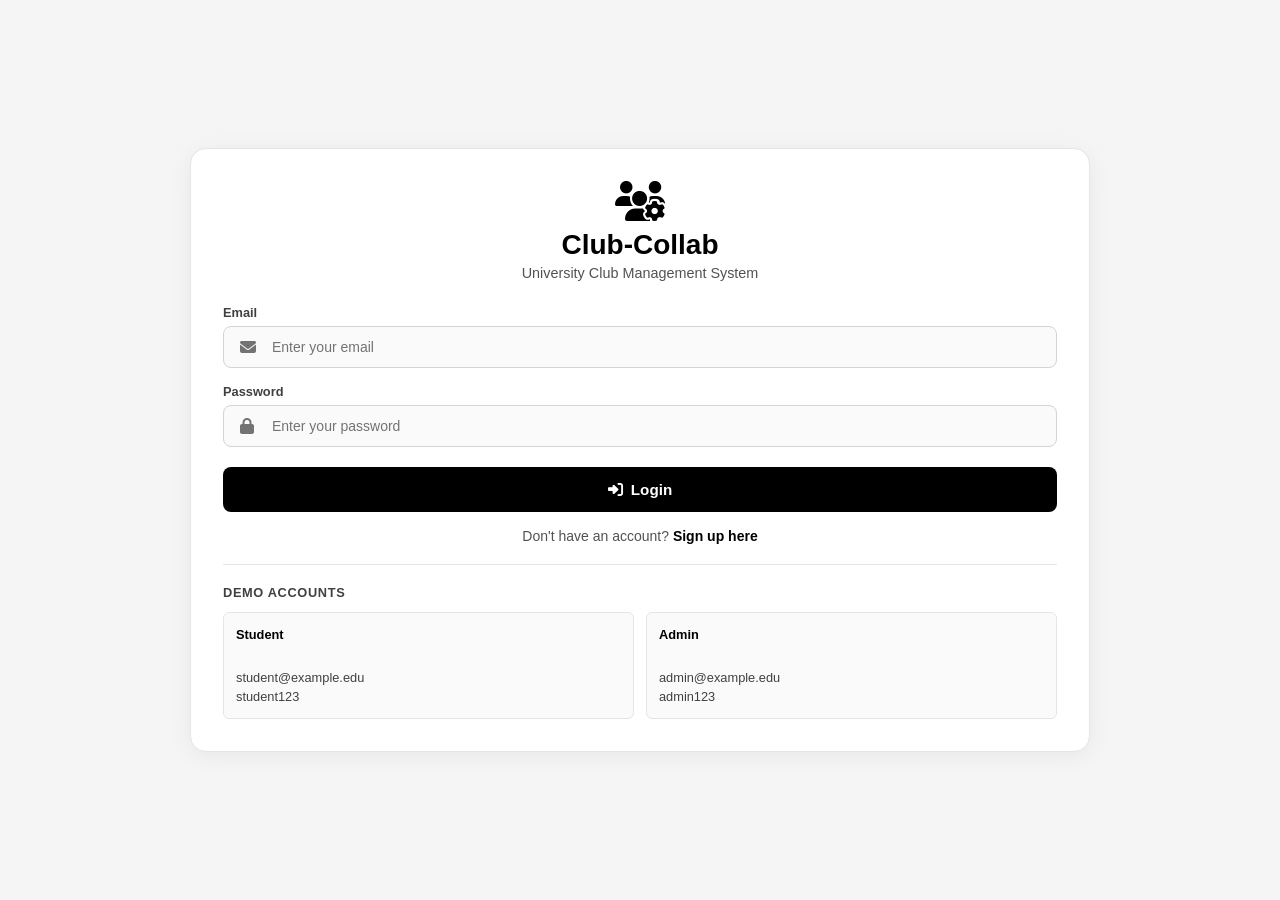
==== commit e6e7b9fa: "feat: integrate bidding section into main dashboard" ====
--- a/index.html
+++ b/index.html
@@ -25,6 +25,7 @@
                 <a href="#" class="nav-link" data-target="memberships"><i class="fa-solid fa-id-card"></i> Memberships</a>
                 <a href="#" class="nav-link" data-target="leaderboard"><i class="fa-solid fa-trophy"></i> Leaderboard</a>
                 <a href="#" class="nav-link" data-target="badges"><i class="fa-solid fa-medal"></i> Badges</a>
+                <a href="#" class="nav-link" data-target="bidding"><i class="fa-solid fa-gavel"></i> Equipment Bidding</a>
                 <a href="#" class="nav-link" data-target="analytics"><i class="fa-solid fa-chart-line"></i> Analytics</a>
             </nav>
         </aside>
@@ -555,7 +556,18 @@
                         </div>
                     </div>
 
-                    <div class="table-container">
+                    <!-- Leaderboard Tabs -->
+                    <div style="display: flex; gap: 1rem; margin-bottom: 1.5rem; border-bottom: 2px solid var(--gray-200);">
+                        <button class="leaderboard-tab active" onclick="switchLeaderboardTab('volunteers')" data-tab="volunteers" style="padding: 1rem 2rem; background: none; border: none; cursor: pointer; font-size: 1rem; font-weight: 600; color: var(--gray-600); border-bottom: 3px solid transparent; transition: all 0.3s;">
+                            <i class="fa-solid fa-user"></i> Top Volunteers
+                        </button>
+                        <button class="leaderboard-tab" onclick="switchLeaderboardTab('clubs')" data-tab="clubs" style="padding: 1rem 2rem; background: none; border: none; cursor: pointer; font-size: 1rem; font-weight: 600; color: var(--gray-600); border-bottom: 3px solid transparent; transition: all 0.3s;">
+                            <i class="fa-solid fa-building"></i> Top Clubs
+                        </button>
+                    </div>
+
+                    <!-- Volunteers Leaderboard -->
+                    <div class="table-container leaderboard-content" id="leaderboard-volunteers">
                         <div class="table-header">
                             <h2><i class="fa-solid fa-ranking-star"></i> Volunteer Leaderboard</h2>
                             <button class="btn-primary" onclick="fetchLeaderboard()"><i class="fa-solid fa-refresh"></i> Refresh</button>
@@ -566,16 +578,41 @@
                                     <tr>
                                         <th onclick="sortTable('leaderboardTableMain', 0)" style="cursor:pointer;">Rank <i class="fa-solid fa-sort"></i></th>
                                         <th onclick="sortTable('leaderboardTableMain', 1)" style="cursor:pointer;">Student <i class="fa-solid fa-sort"></i></th>
-                                        <th onclick="sortTable('leaderboardTableMain', 2)" style="cursor:pointer;">Total Hours <i class="fa-solid fa-sort"></i></th>
-                                        <th onclick="sortTable('leaderboardTableMain', 3)" style="cursor:pointer;">Events <i class="fa-solid fa-sort"></i></th>
-                                        <th onclick="sortTable('leaderboardTableMain', 4)" style="cursor:pointer;">Badges Earned <i class="fa-solid fa-sort"></i></th>
-                                        <th onclick="sortTable('leaderboardTableMain', 5)" style="cursor:pointer;">Highest Tier <i class="fa-solid fa-sort"></i></th>
+                                        <th onclick="sortTable('leaderboardTableMain', 2)" style="cursor:pointer;">Club <i class="fa-solid fa-sort"></i></th>
+                                        <th onclick="sortTable('leaderboardTableMain', 3)" style="cursor:pointer;">Total Hours <i class="fa-solid fa-sort"></i></th>
+                                        <th onclick="sortTable('leaderboardTableMain', 4)" style="cursor:pointer;">Events <i class="fa-solid fa-sort"></i></th>
+                                        <th onclick="sortTable('leaderboardTableMain', 5)" style="cursor:pointer;">Badges <i class="fa-solid fa-sort"></i></th>
+                                        <th onclick="sortTable('leaderboardTableMain', 6)" style="cursor:pointer;">Highest Tier <i class="fa-solid fa-sort"></i></th>
                                         <th>Actions</th>
                                     </tr>
                                 </thead>
                                 <tbody id="leaderboardBodyMain"></tbody>
                             </table>
                             <div id="leaderboardPagination"></div>
+                        </div>
+                    </div>
+
+                    <!-- Clubs Leaderboard -->
+                    <div class="table-container leaderboard-content" id="leaderboard-clubs" style="display: none;">
+                        <div class="table-header">
+                            <h2><i class="fa-solid fa-trophy"></i> Club Currency Leaderboard</h2>
+                            <button class="btn-primary" onclick="fetchClubLeaderboard()"><i class="fa-solid fa-refresh"></i> Refresh</button>
+                        </div>
+                        <div class="table-responsive">
+                            <table id="clubLeaderboardTable">
+                                <thead>
+                                    <tr>
+                                        <th onclick="sortTable('clubLeaderboardTable', 0)" style="cursor:pointer;">Rank <i class="fa-solid fa-sort"></i></th>
+                                        <th onclick="sortTable('clubLeaderboardTable', 1)" style="cursor:pointer;">Club Name <i class="fa-solid fa-sort"></i></th>
+                                        <th onclick="sortTable('clubLeaderboardTable', 2)" style="cursor:pointer;">Currency <i class="fa-solid fa-sort"></i></th>
+                                        <th onclick="sortTable('clubLeaderboardTable', 3)" style="cursor:pointer;">Members <i class="fa-solid fa-sort"></i></th>
+                                        <th onclick="sortTable('clubLeaderboardTable', 4)" style="cursor:pointer;">Volunteer Hours <i class="fa-solid fa-sort"></i></th>
+                                        <th onclick="sortTable('clubLeaderboardTable', 5)" style="cursor:pointer;">Badges <i class="fa-solid fa-sort"></i></th>
+                                        <th onclick="sortTable('clubLeaderboardTable', 6)" style="cursor:pointer;">Equipment <i class="fa-solid fa-sort"></i></th>
+                                    </tr>
+                                </thead>
+                                <tbody id="clubLeaderboardBody"></tbody>
+                            </table>
                         </div>
                     </div>
                 </section>
@@ -868,8 +905,148 @@
                         </div>
                     </div>
                 </section>
+
+                <!-- BIDDING SECTION -->
+                <section class="section" id="section-bidding">
+                    <div class="kpi-cards">
+                        <div class="card">
+                            <div class="card-icon blue"><i class="fa-solid fa-coins"></i></div>
+                            <div class="card-info">
+                                <h3>Your Club Balance</h3>
+                                <p id="biddingClubBalance">0 Coins</p>
+                            </div>
+                        </div>
+                        <div class="card">
+                            <div class="card-icon green"><i class="fa-solid fa-gavel"></i></div>
+                            <div class="card-info">
+                                <h3>Active Auctions</h3>
+                                <p id="biddingActiveCount">0</p>
+                            </div>
+                        </div>
+                        <div class="card">
+                            <div class="card-icon red"><i class="fa-solid fa-fire"></i></div>
+                            <div class="card-info">
+                                <h3>Your Active Bids</h3>
+                                <p id="biddingMyBidsCount">0</p>
+                            </div>
+                        </div>
+                    </div>
+
+                    <!-- Bidding Tabs -->
+                    <div style="display: flex; gap: 1rem; margin-bottom: 1.5rem; border-bottom: 2px solid var(--gray-200);">
+                        <button class="bidding-tab active" onclick="switchBiddingTab('active-auctions')" data-tab="active-auctions" style="padding: 1rem 2rem; background: none; border: none; cursor: pointer; font-size: 1rem; font-weight: 600; color: var(--gray-600); border-bottom: 3px solid transparent; transition: all 0.3s;">
+                            <i class="fa-solid fa-fire"></i> Active Auctions
+                        </button>
+                        <button class="bidding-tab" onclick="switchBiddingTab('my-auctions')" data-tab="my-auctions" style="padding: 1rem 2rem; background: none; border: none; cursor: pointer; font-size: 1rem; font-weight: 600; color: var(--gray-600); border-bottom: 3px solid transparent; transition: all 0.3s;">
+                            <i class="fa-solid fa-list"></i> My Auctions
+                        </button>
+                        <button class="bidding-tab" onclick="switchBiddingTab('my-bids')" data-tab="my-bids" style="padding: 1rem 2rem; background: none; border: none; cursor: pointer; font-size: 1rem; font-weight: 600; color: var(--gray-600); border-bottom: 3px solid transparent; transition: all 0.3s;">
+                            <i class="fa-solid fa-hand-holding-usd"></i> My Bids
+                        </button>
+                        <button class="bidding-tab" onclick="switchBiddingTab('club-leaderboard')" data-tab="club-leaderboard" style="padding: 1rem 2rem; background: none; border: none; cursor: pointer; font-size: 1rem; font-weight: 600; color: var(--gray-600); border-bottom: 3px solid transparent; transition: all 0.3s;">
+                            <i class="fa-solid fa-trophy"></i> Club Rankings
+                        </button>
+                    </div>
+
+                    <!-- Active Auctions Tab -->
+                    <div class="bidding-content" id="bidding-active-auctions">
+                        <div class="table-header">
+                            <h2>Active Auctions</h2>
+                            <button class="btn-primary" onclick="openCreateAuctionModal()"><i class="fa-solid fa-plus"></i> Create Auction</button>
+                        </div>
+                        <div id="activeAuctionsGrid" style="display: grid; grid-template-columns: repeat(auto-fill, minmax(350px, 1fr)); gap: 1.5rem; margin-top: 1.5rem;"></div>
+                    </div>
+
+                    <!-- My Auctions Tab -->
+                    <div class="bidding-content" id="bidding-my-auctions" style="display: none;">
+                        <div class="table-header">
+                            <h2>My Auctions</h2>
+                        </div>
+                        <div id="myAuctionsGrid" style="display: grid; grid-template-columns: repeat(auto-fill, minmax(350px, 1fr)); gap: 1.5rem; margin-top: 1.5rem;"></div>
+                    </div>
+
+                    <!-- My Bids Tab -->
+                    <div class="bidding-content" id="bidding-my-bids" style="display: none;">
+                        <div class="table-header">
+                            <h2>My Bids</h2>
+                        </div>
+                        <div id="myBidsList" style="margin-top: 1.5rem;"></div>
+                    </div>
+
+                    <!-- Club Leaderboard Tab -->
+                    <div class="bidding-content" id="bidding-club-leaderboard" style="display: none;">
+                        <div class="table-header">
+                            <h2>Club Currency Leaderboard</h2>
+                            <button class="btn-primary" onclick="loadBiddingClubLeaderboard()"><i class="fa-solid fa-refresh"></i> Refresh</button>
+                        </div>
+                        <div class="table-responsive">
+                            <table id="biddingClubLeaderboardTable">
+                                <thead>
+                                    <tr>
+                                        <th>Rank</th>
+                                        <th>Club Name</th>
+                                        <th>Currency Balance</th>
+                                        <th>Members</th>
+                                        <th>Volunteer Hours</th>
+                                        <th>Badges Earned</th>
+                                        <th>Equipment Owned</th>
+                                    </tr>
+                                </thead>
+                                <tbody id="biddingClubLeaderboardBody"></tbody>
+                            </table>
+                        </div>
+                    </div>
+                </section>
             </div>
         </main>
+    </div>
+
+    <!-- Create Auction Modal -->
+    <div id="createAuctionModal" class="modal">
+        <div class="modal-content">
+            <div class="modal-header">
+                <h2>Create Equipment Auction</h2>
+                <button class="modal-close" onclick="closeCreateAuctionModal()">&times;</button>
+            </div>
+            <div class="modal-body">
+                <form id="createAuctionForm">
+                    <div class="form-row">
+                        <label>Select Equipment</label>
+                        <select id="auctionEquipment" required>
+                            <option value="">Select equipment...</option>
+                        </select>
+                    </div>
+                    <div class="form-row">
+                        <label>Starting Price (Coins)</label>
+                        <input type="number" id="startingPrice" min="10" step="10" required>
+                    </div>
+                    <div class="form-row">
+                        <label>Auction Duration</label>
+                        <select id="auctionDuration" required>
+                            <option value="6">6 Hours</option>
+                            <option value="12">12 Hours</option>
+                            <option value="24" selected>24 Hours</option>
+                            <option value="48">48 Hours</option>
+                            <option value="72">72 Hours</option>
+                        </select>
+                    </div>
+                    <button type="submit" class="btn-primary" style="width: 100%; margin-top: 1rem;">Create Auction</button>
+                </form>
+            </div>
+        </div>
+    </div>
+
+    <!-- Bid History Modal -->
+    <div id="bidHistoryModal" class="modal">
+        <div class="modal-content">
+            <div class="modal-header">
+                <h2>Bid History</h2>
+                <button class="modal-close" onclick="closeBidHistoryModal()">&times;</button>
+            </div>
+            <div class="modal-body">
+                <div id="bidHistoryList" style="max-height: 400px; overflow-y: auto;"></div>
+            </div>
+        </div>
     </div>
 
     <!-- CRUD Modal -->
